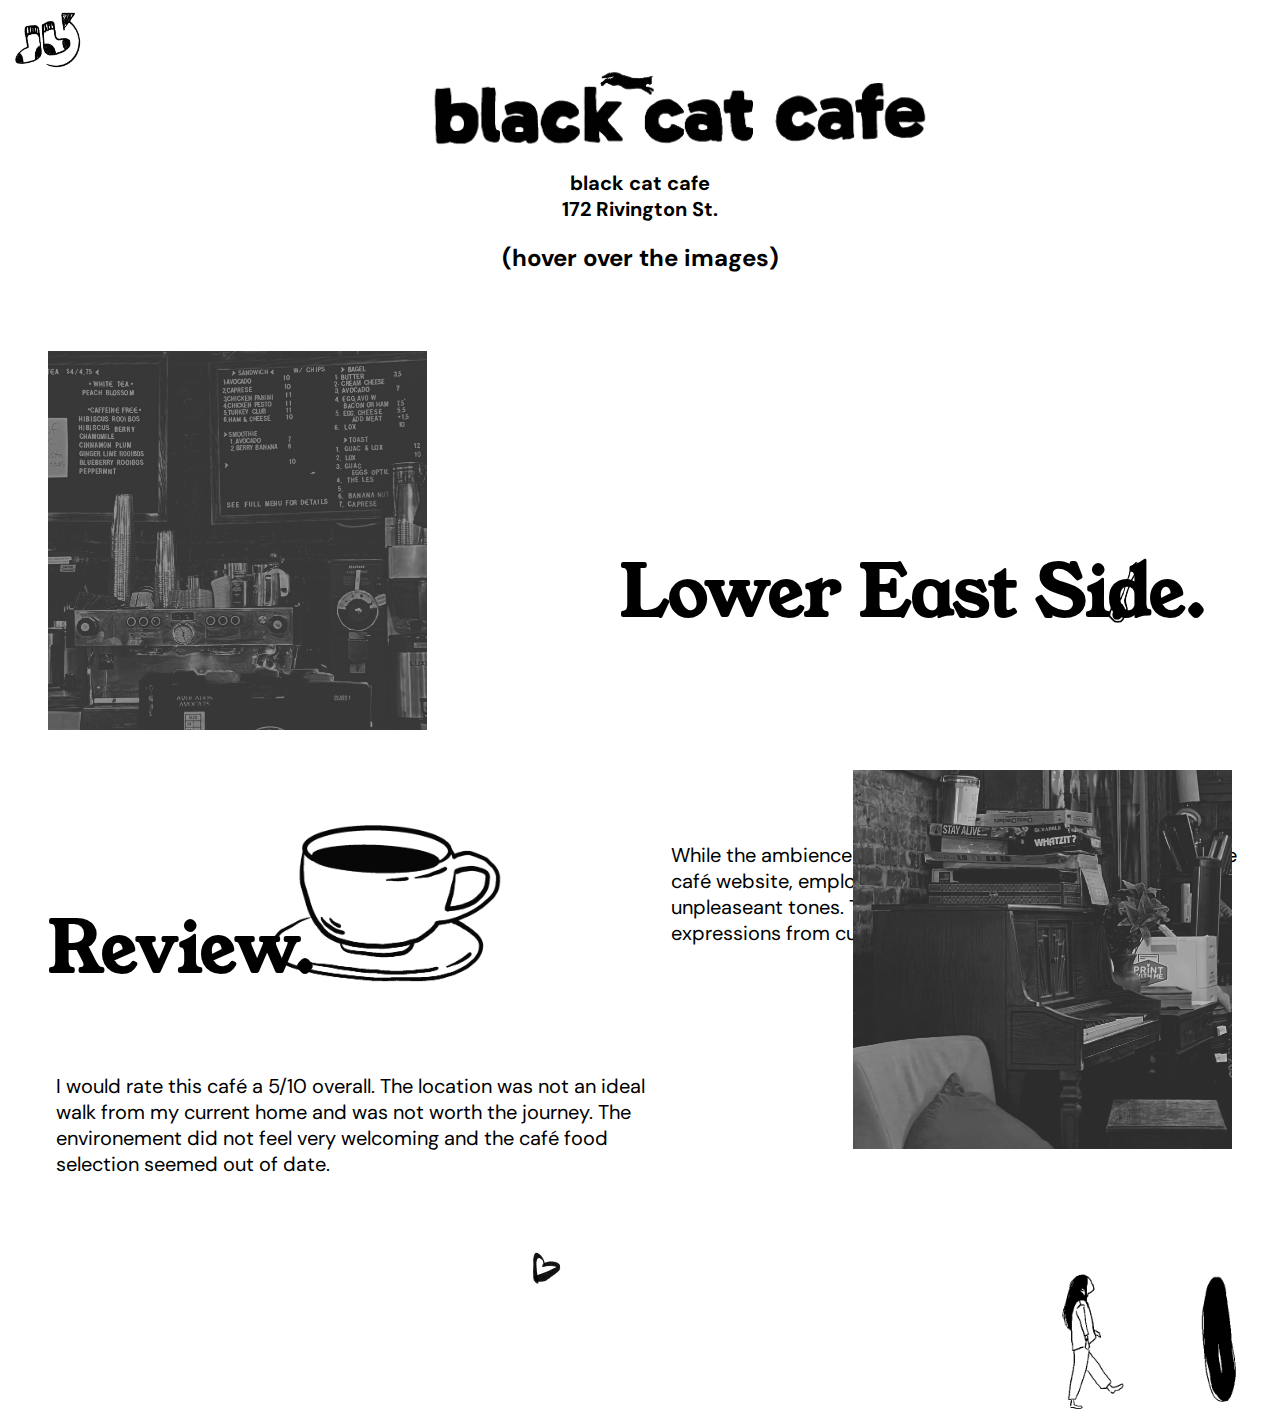
==== entry-1.html @ ab243b87 "added entry 6, updated index" ====
<!DOCTYPE html>
<html lang="en">
<head>
    <link rel="stylesheet" href="Styles/entry-1.css">
    <meta charset="UTF-8">
    <meta name="viewport" content="width=device-width, initial-scale=1.0">
    <style>
    @import url('https://fonts.googleapis.com/css2?family=Archivo&family=DM+Sans:opsz,wght@9..40,200&family=DM+Serif+Display&family=Delicious+Handrawn&family=Lato:wght@100;300;900&family=Open+Sans:ital,wght@0,300;0,400;0,500;0,600;0,700;0,800;1,300;1,400;1,500;1,600;1,700;1,800&family=Playfair+Display:wght@400;500;600;800;900&family=Reenie+Beanie&family=Young+Serif&display=swap');
      </style>
<title>Entry-1</title>
</head>
<a href="index.html"><img src="IMG/socks.png" alt="home" class="homebutton"></a>
<br>
<img src="IMG/blackcattitle.gif" alt="blackcat" class="title">
<h1>black cat cafe <br> 172 Rivington St.</h1>
<h2>(hover over the images)</h2>
<body>
<img src="IMG/spoon.png" alt="spoon" class="spoon">
<h3 id="LES">Lower East Side.</h3> 
<p id="sum1">While the ambience proved to be as cozy as illustrated by the café website, employees constantly yelled out orders in unpleaseant tones. The disruption caused many startled expressions from customers.</p>

<br>

<div id="txt-parent" class="pic1"><img src="IMG/T4.png" alt="T4" class="cafepic"></div>

<div id="txt-child" class="text">behind the counter sits various tools to create delicious concotions</div>


<div id="txt-parent2" class="pic2"><img src="IMG/T3.png" alt="T3" class="cafepic2"></div>
<div id="txt-child2" class="text2">old furnishings adorn the crowded space</div>
<img src="IMG/coffee.gif" alt="coffee" class="coffee">
<h3 id="review">Review.</h3>
<img src="IMG/heart.png" alt="heart" class="heart">
<p id="sum2">I would rate this café a 5/10 overall. The location was not an ideal walk from my current home and was not worth the journey. The environement did not feel very welcoming and the café food selection seemed out of date.</p>

</body>

<a href="entry-4.html"><img src="IMG/next.gif" 
    class="next" alt="next"></a>
</html>
---- Styles/entry-1.css ----
.title{
    display: block;
    margin-left: auto;
    margin-right: auto;
    margin-top: 30px;
    width: 40%;
}
.homebutton{
    width: 6%;
    float: left;
    margin-top: 0;
}
h1{
    font-size: 20px;
    font-family: 'DM Sans', sans-serif;
    color: black;
    text-align: center;
}
h2{
    position: relative;
    font-family: 'DM Sans', sans-serif;
    color: black;
    text-align: center;
}
#LES{
    font-family: 'Young Serif', serif;
    font-size: 70px;
    float: right;
    margin-right: 65px;
    margin-top: 250px;
    position: relative;
}
#sum1{
    font-size: 20px;
    font-family: 'DM Sans', sans-serif;
    position: absolute;
    top: 93%;
    left: 52%;
    word-wrap: break-word;
    margin: 5px;
    margin-right: 30px;
}
.text{
    display: none;
}
.pic1:hover + .text{
    display: block;
}
.cafepic{
    width: 30%;
    display: block;
    margin-left: 40px;
    margin-right: auto;
    margin-top: 40px;
    z-index: 1;
}
#txt-parent{
    position: relative;
}
#txt-child{
    position: absolute;
    top: 60%;
    left: 40%;
    word-wrap: break-word;
    margin: 5px;
    width: 150px;
    font-family: 'Reenie Beanie', cursive;
    font-size: 30px;
    rotate: -15deg;
}
.text2{
    display: none;
}
.pic2:hover + .text2{
    display: block;
}
.cafepic2{
    width: 30%;
    display: block;
    margin-left: auto;
    margin-right: 40px;
    margin-top: 40px;
    z-index: 1;
}
#txt-parent2{
    position: relative;
}
#txt-child2{
    position: absolute;
    top: 120%;
    left: 50%;
    word-wrap: break-word;
    margin: 5px;
    width: 150px;
    font-family: 'Reenie Beanie', cursive;
    font-size: 30px;
    rotate: 15deg;
}
.coffee{
    width: 20%;
    position: absolute;
    float: left;
    top: 90%;
    left: 20%;
}
.next{
    width: 15%;
    float: right;
    margin-top: 200px;
    margin-right: 30px;
}
#review{
    font-family: 'Young Serif', serif;
    font-size: 70px;
    margin-top: -250px;
    left: 40px;
    position: relative;
}
#sum2{
    font-size: 20px;
    font-family: 'DM Sans', sans-serif;
    position: absolute;
    margin-top: -300px;
    left: 2%;
    word-wrap: break-word;
    margin: 5px;
    width: 600px;
    margin-left: 30px;
}
.spoon{
    width: 4%;
    position: absolute;
    float: left;
    bottom: 30%;
    right: 10%;
    rotate: 45deg;
}
.heart{
    width: 5%;
    position: absolute;
    float: left;
    top: 138%;
    left: 40%;
    rotate: 35deg;
}
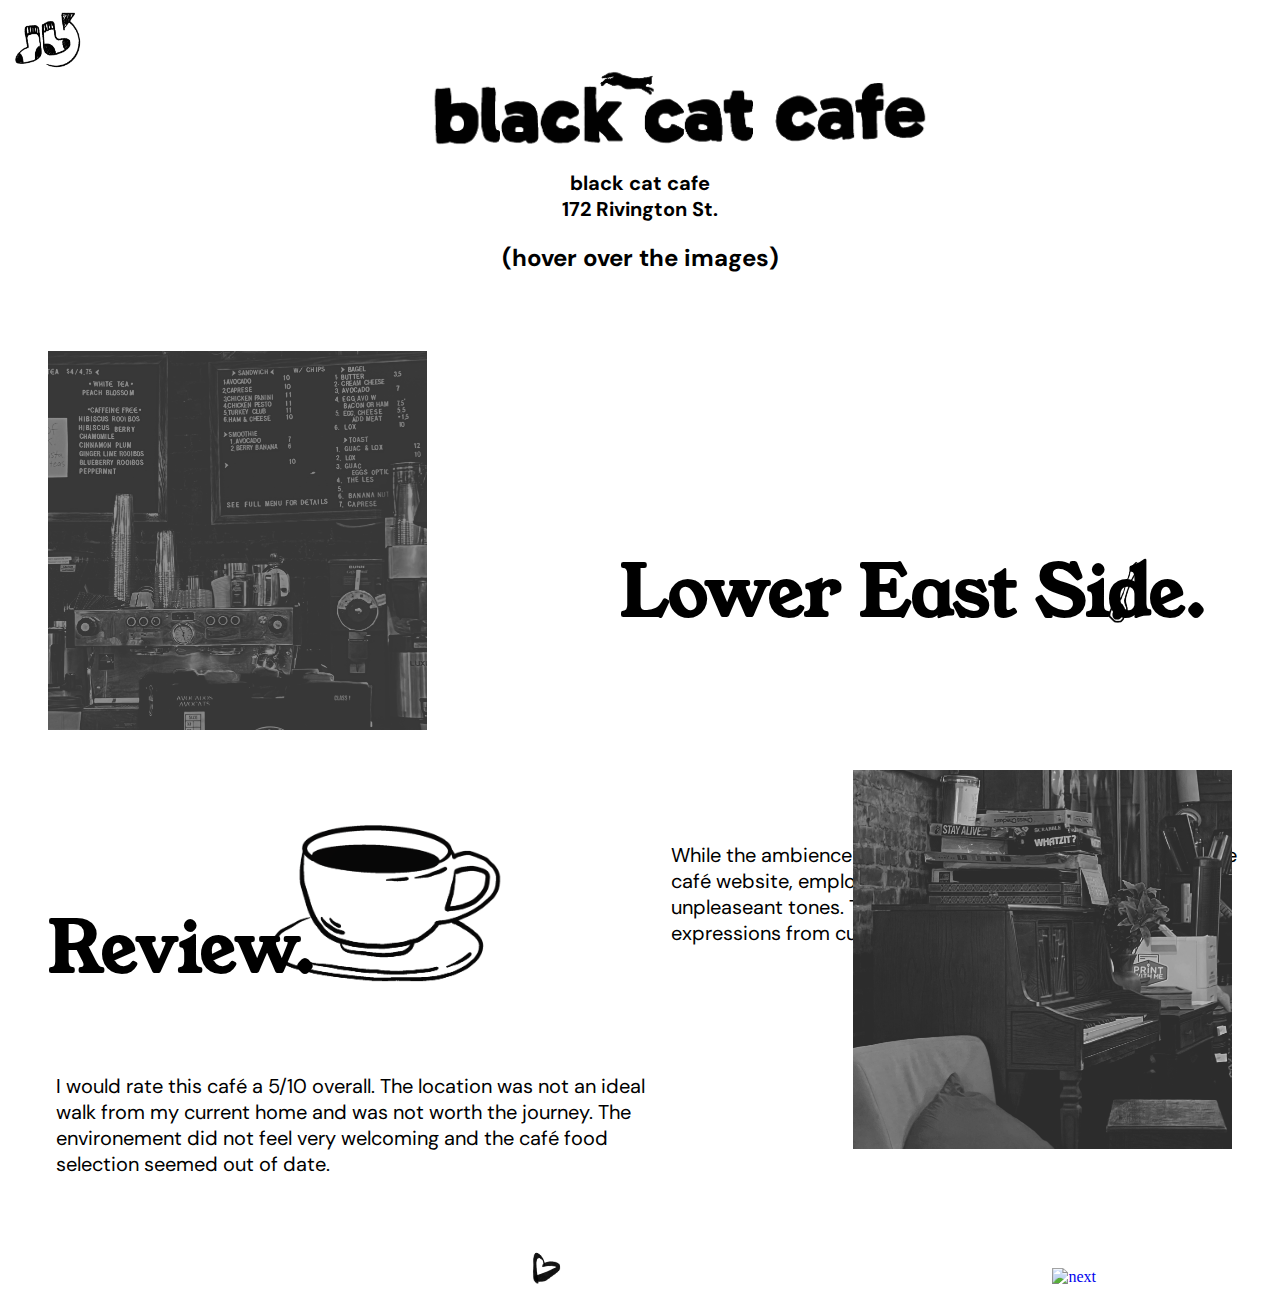
==== commit 89829711: "updated index" ====
--- a/entry-1.html
+++ b/entry-1.html
@@ -9,7 +9,7 @@
       </style>
 <title>Entry-1</title>
 </head>
-<a href="index.html"><img src="IMG/socks.png" alt="home" class="homebutton"></a>
+<a href=""><img src="IMG/socks.png" alt="home" class="homebutton"></a>
 <br>
 <img src="IMG/blackcattitle.gif" alt="blackcat" class="title">
 <h1>black cat cafe <br> 172 Rivington St.</h1>
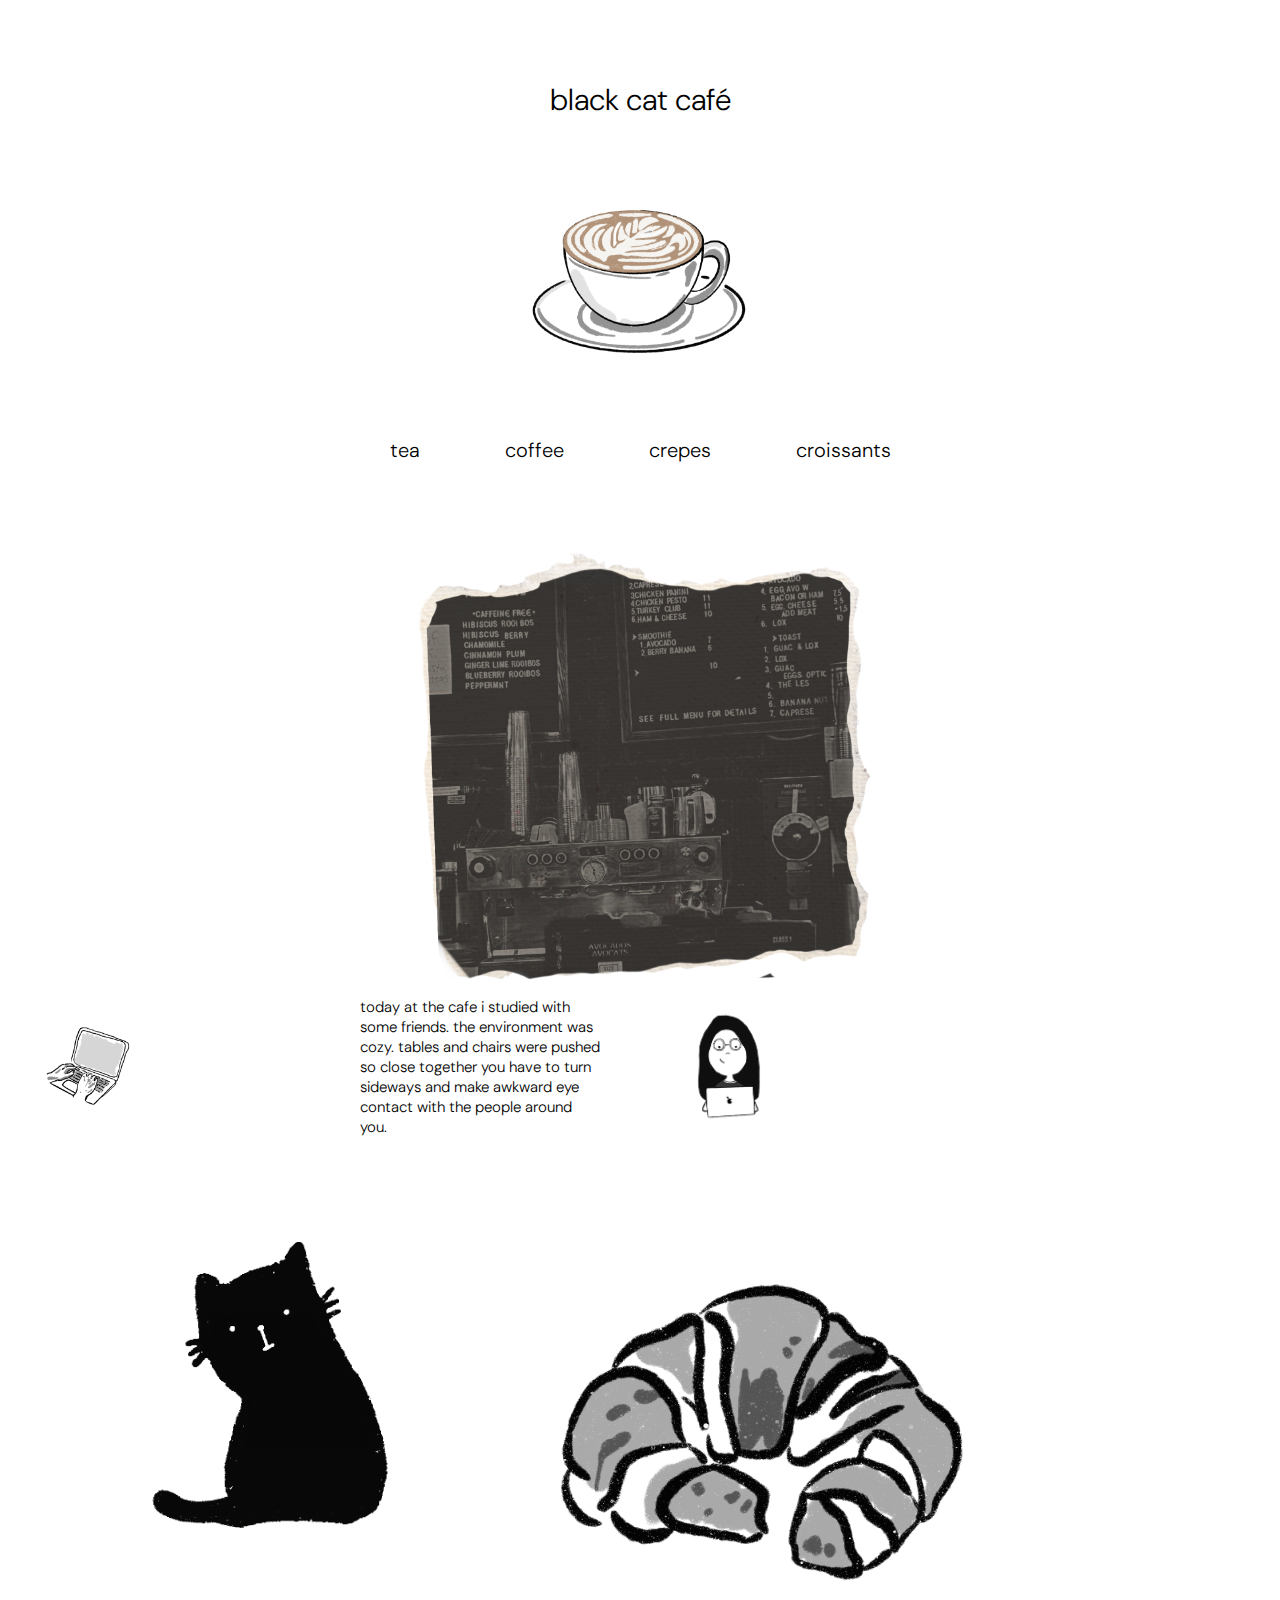
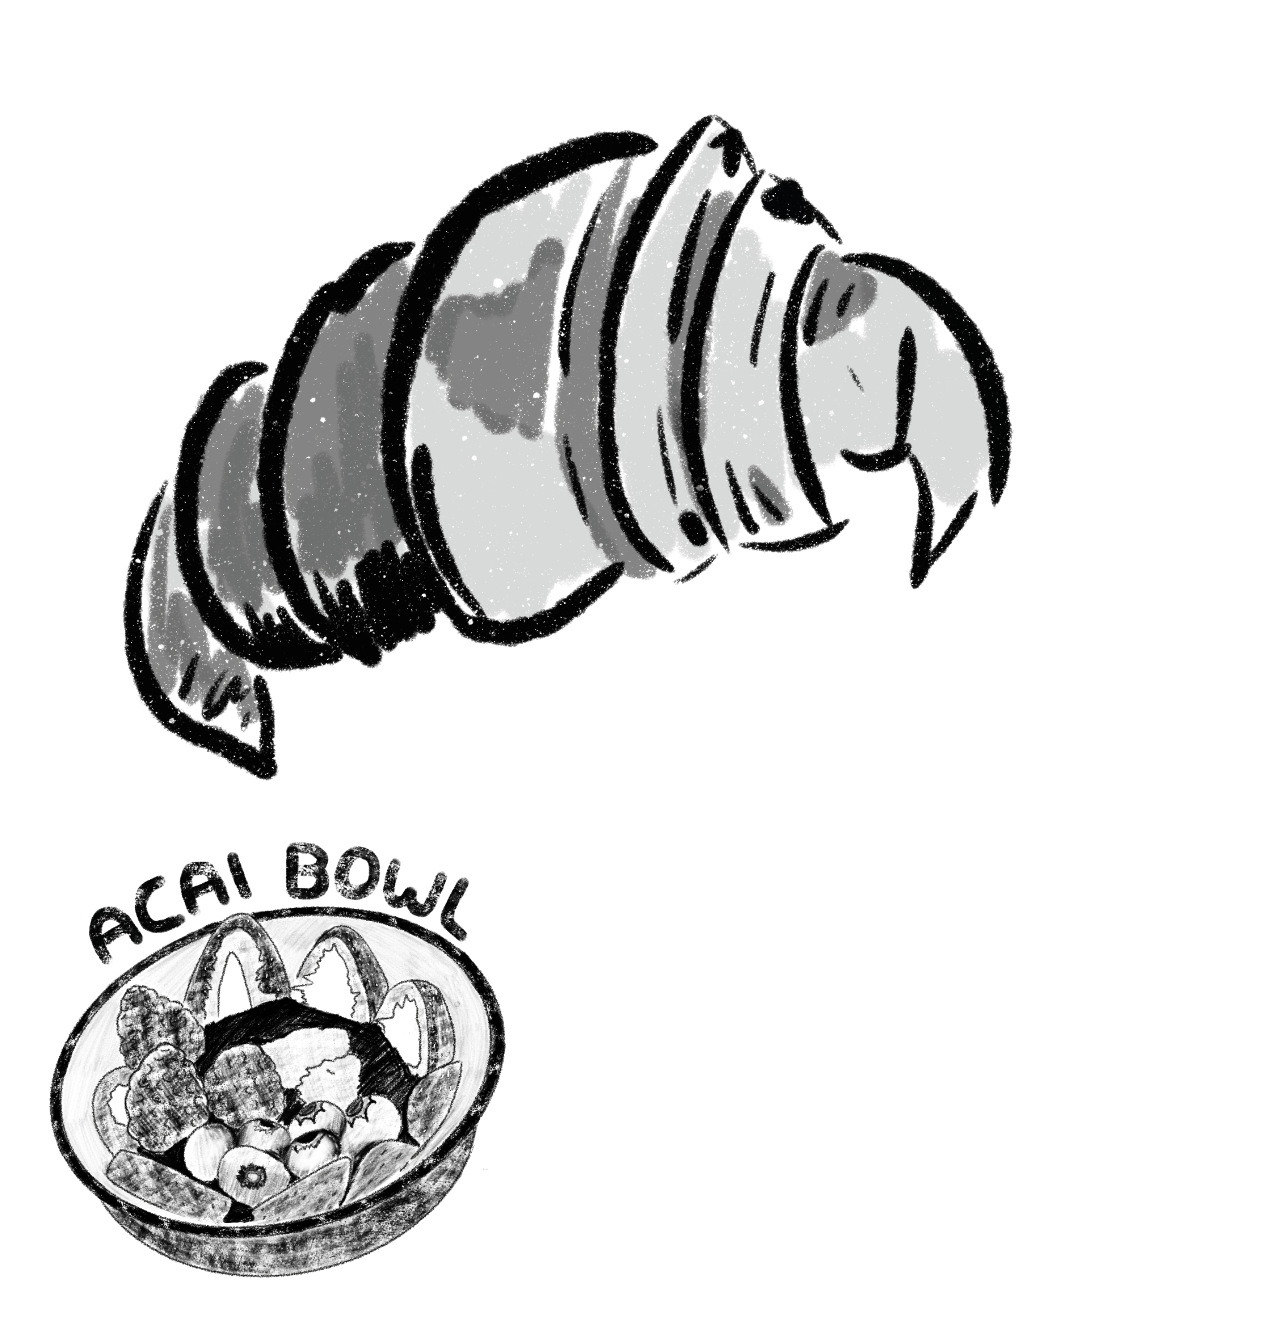
==== commit 7de25c65: "updates to previous entries" ====
--- a/entry-1.html
+++ b/entry-1.html
@@ -5,36 +5,24 @@
     <meta charset="UTF-8">
     <meta name="viewport" content="width=device-width, initial-scale=1.0">
     <style>
-    @import url('https://fonts.googleapis.com/css2?family=Archivo&family=DM+Sans:opsz,wght@9..40,200&family=DM+Serif+Display&family=Delicious+Handrawn&family=Lato:wght@100;300;900&family=Open+Sans:ital,wght@0,300;0,400;0,500;0,600;0,700;0,800;1,300;1,400;1,500;1,600;1,700;1,800&family=Playfair+Display:wght@400;500;600;800;900&family=Reenie+Beanie&family=Young+Serif&display=swap');
+        @import url('https://fonts.googleapis.com/css2?family=Archivo&family=DM+Sans:opsz,wght@9..40,200;9..40,300;9..40,500&family=DM+Serif+Display&family=Delicious+Handrawn&family=Lato:wght@100;300;900&family=Open+Sans:ital,wght@0,300;0,400;0,500;0,600;0,700;0,800;1,300;1,400;1,500;1,600;1,700;1,800&family=Pixelify+Sans&family=Playfair+Display:wght@400;500;600;800;900&family=Reenie+Beanie&family=Young+Serif&display=swap');
       </style>
-<title>Entry-1</title>
+    <title>entry 1</title>
 </head>
-<a href=""><img src="IMG/socks.png" alt="home" class="homebutton"></a>
-<br>
-<img src="IMG/blackcattitle.gif" alt="blackcat" class="title">
-<h1>black cat cafe <br> 172 Rivington St.</h1>
-<h2>(hover over the images)</h2>
 <body>
-<img src="IMG/spoon.png" alt="spoon" class="spoon">
-<h3 id="LES">Lower East Side.</h3> 
-<p id="sum1">While the ambience proved to be as cozy as illustrated by the café website, employees constantly yelled out orders in unpleaseant tones. The disruption caused many startled expressions from customers.</p>
-
-<br>
-
-<div id="txt-parent" class="pic1"><img src="IMG/T4.png" alt="T4" class="cafepic"></div>
-
-<div id="txt-child" class="text">behind the counter sits various tools to create delicious concotions</div>
-
-
-<div id="txt-parent2" class="pic2"><img src="IMG/T3.png" alt="T3" class="cafepic2"></div>
-<div id="txt-child2" class="text2">old furnishings adorn the crowded space</div>
-<img src="IMG/coffee.gif" alt="coffee" class="coffee">
-<h3 id="review">Review.</h3>
-<img src="IMG/heart.png" alt="heart" class="heart">
-<p id="sum2">I would rate this café a 5/10 overall. The location was not an ideal walk from my current home and was not worth the journey. The environement did not feel very welcoming and the café food selection seemed out of date.</p>
-
+    <header>black cat café</header>
+    <img src="IMG/capuccino.png" class="imge">
+     <p class="texta">tea coffee crepes croissants</p>
+    <img src="IMG/bc2.png" alt="" class="imgj">
+    <div class="container">
+        <div><img src="IMG/computer.png" alt="" class="imgh"></div>
+       <div class="text2">today at the cafe i studied with some friends. the environment was cozy. tables and chairs were pushed so close together you have to turn sideways and make awkward eye contact with the people around you.</div>
+       <div><img src="IMG/character.png" alt="" class="imgg"></div>
+    </div>
+    <img src="IMG/cat.gif" alt="" class="imgd">
+    <img src="IMG/croissant b.png" class="imgf">
+    <img src="IMG/croissant.png" alt="" class="imgb">
+    <img src="IMG/acai.png" alt="" class="imgc">
+    
 </body>
-
-<a href="entry-4.html"><img src="IMG/next.gif" 
-    class="next" alt="next"></a>
 </html>--- a/Styles/entry-1.css
+++ b/Styles/entry-1.css
@@ -1,145 +1,82 @@
-.title{
+body{
+    margin: 40px;
+}
+header{
+    font-family: 'DM Sans', sans-serif;
+    font-size: 30px;
+    font-weight: 300;
+    text-align: center;
+    margin-top: 80px;
+    margin-bottom: 80px;
+}
+.container{
+    display: grid;
+    place-content: center;
+    place-items: center;
+    grid-template-columns: repeat(4, 1fr);
+    grid-gap: 80px;
+}
+.text{
+    font-family: 'DM Sans', sans-serif;
+    font-size: 20px;
+    font-weight: 500;
+    text-align: left;
+    margin-top: 80px;
+}
+.texta{
+    font-family: 'DM Sans', sans-serif;
+    font-size: 20px;
+    font-weight: 300;
+    text-align: left;
+    word-spacing: 80px;
+    text-align: center;
+    margin-top: 80px;
+    margin-bottom: 80px;
+}
+.text2{
+    font-family: 'DM Sans', sans-serif;
+    font-size: 15px;
+    font-weight: 300;
+    text-align: left;
+    
+}
+
+
+.imga{
+    width: 30%;
+}
+.imgb{
+    width: 80%;
+    rotate: -25deg;
+    margin-top: 60px;
+}
+.imgc{
+    width: 40%;
+}
+.imgd{
+    width: 40%;
+}
+.imge{
     display: block;
     margin-left: auto;
     margin-right: auto;
-    margin-top: 30px;
+    width: 20%;
+}
+.imgf{
     width: 40%;
 }
-.homebutton{
-    width: 6%;
-    float: left;
-    margin-top: 0;
+.imgg{
+    width: 40%;
 }
-h1{
-    font-size: 20px;
-    font-family: 'DM Sans', sans-serif;
-    color: black;
-    text-align: center;
+.imgh{
+    width: 40%;
 }
-h2{
-    position: relative;
-    font-family: 'DM Sans', sans-serif;
-    color: black;
-    text-align: center;
+.imgi{
+    width: 40%;
 }
-#LES{
-    font-family: 'Young Serif', serif;
-    font-size: 70px;
-    float: right;
-    margin-right: 65px;
-    margin-top: 250px;
-    position: relative;
-}
-#sum1{
-    font-size: 20px;
-    font-family: 'DM Sans', sans-serif;
-    position: absolute;
-    top: 93%;
-    left: 52%;
-    word-wrap: break-word;
-    margin: 5px;
-    margin-right: 30px;
-}
-.text{
-    display: none;
-}
-.pic1:hover + .text{
-    display: block;
-}
-.cafepic{
-    width: 30%;
-    display: block;
-    margin-left: 40px;
-    margin-right: auto;
-    margin-top: 40px;
-    z-index: 1;
-}
-#txt-parent{
-    position: relative;
-}
-#txt-child{
-    position: absolute;
-    top: 60%;
-    left: 40%;
-    word-wrap: break-word;
-    margin: 5px;
-    width: 150px;
-    font-family: 'Reenie Beanie', cursive;
-    font-size: 30px;
-    rotate: -15deg;
-}
-.text2{
-    display: none;
-}
-.pic2:hover + .text2{
-    display: block;
-}
-.cafepic2{
-    width: 30%;
+.imgj{
     display: block;
     margin-left: auto;
-    margin-right: 40px;
-    margin-top: 40px;
-    z-index: 1;
+    margin-right: auto;
+    width: 40%;
 }
-#txt-parent2{
-    position: relative;
-}
-#txt-child2{
-    position: absolute;
-    top: 120%;
-    left: 50%;
-    word-wrap: break-word;
-    margin: 5px;
-    width: 150px;
-    font-family: 'Reenie Beanie', cursive;
-    font-size: 30px;
-    rotate: 15deg;
-}
-.coffee{
-    width: 20%;
-    position: absolute;
-    float: left;
-    top: 90%;
-    left: 20%;
-}
-.next{
-    width: 15%;
-    float: right;
-    margin-top: 200px;
-    margin-right: 30px;
-}
-#review{
-    font-family: 'Young Serif', serif;
-    font-size: 70px;
-    margin-top: -250px;
-    left: 40px;
-    position: relative;
-}
-#sum2{
-    font-size: 20px;
-    font-family: 'DM Sans', sans-serif;
-    position: absolute;
-    margin-top: -300px;
-    left: 2%;
-    word-wrap: break-word;
-    margin: 5px;
-    width: 600px;
-    margin-left: 30px;
-}
-.spoon{
-    width: 4%;
-    position: absolute;
-    float: left;
-    bottom: 30%;
-    right: 10%;
-    rotate: 45deg;
-}
-.heart{
-    width: 5%;
-    position: absolute;
-    float: left;
-    top: 138%;
-    left: 40%;
-    rotate: 35deg;
-}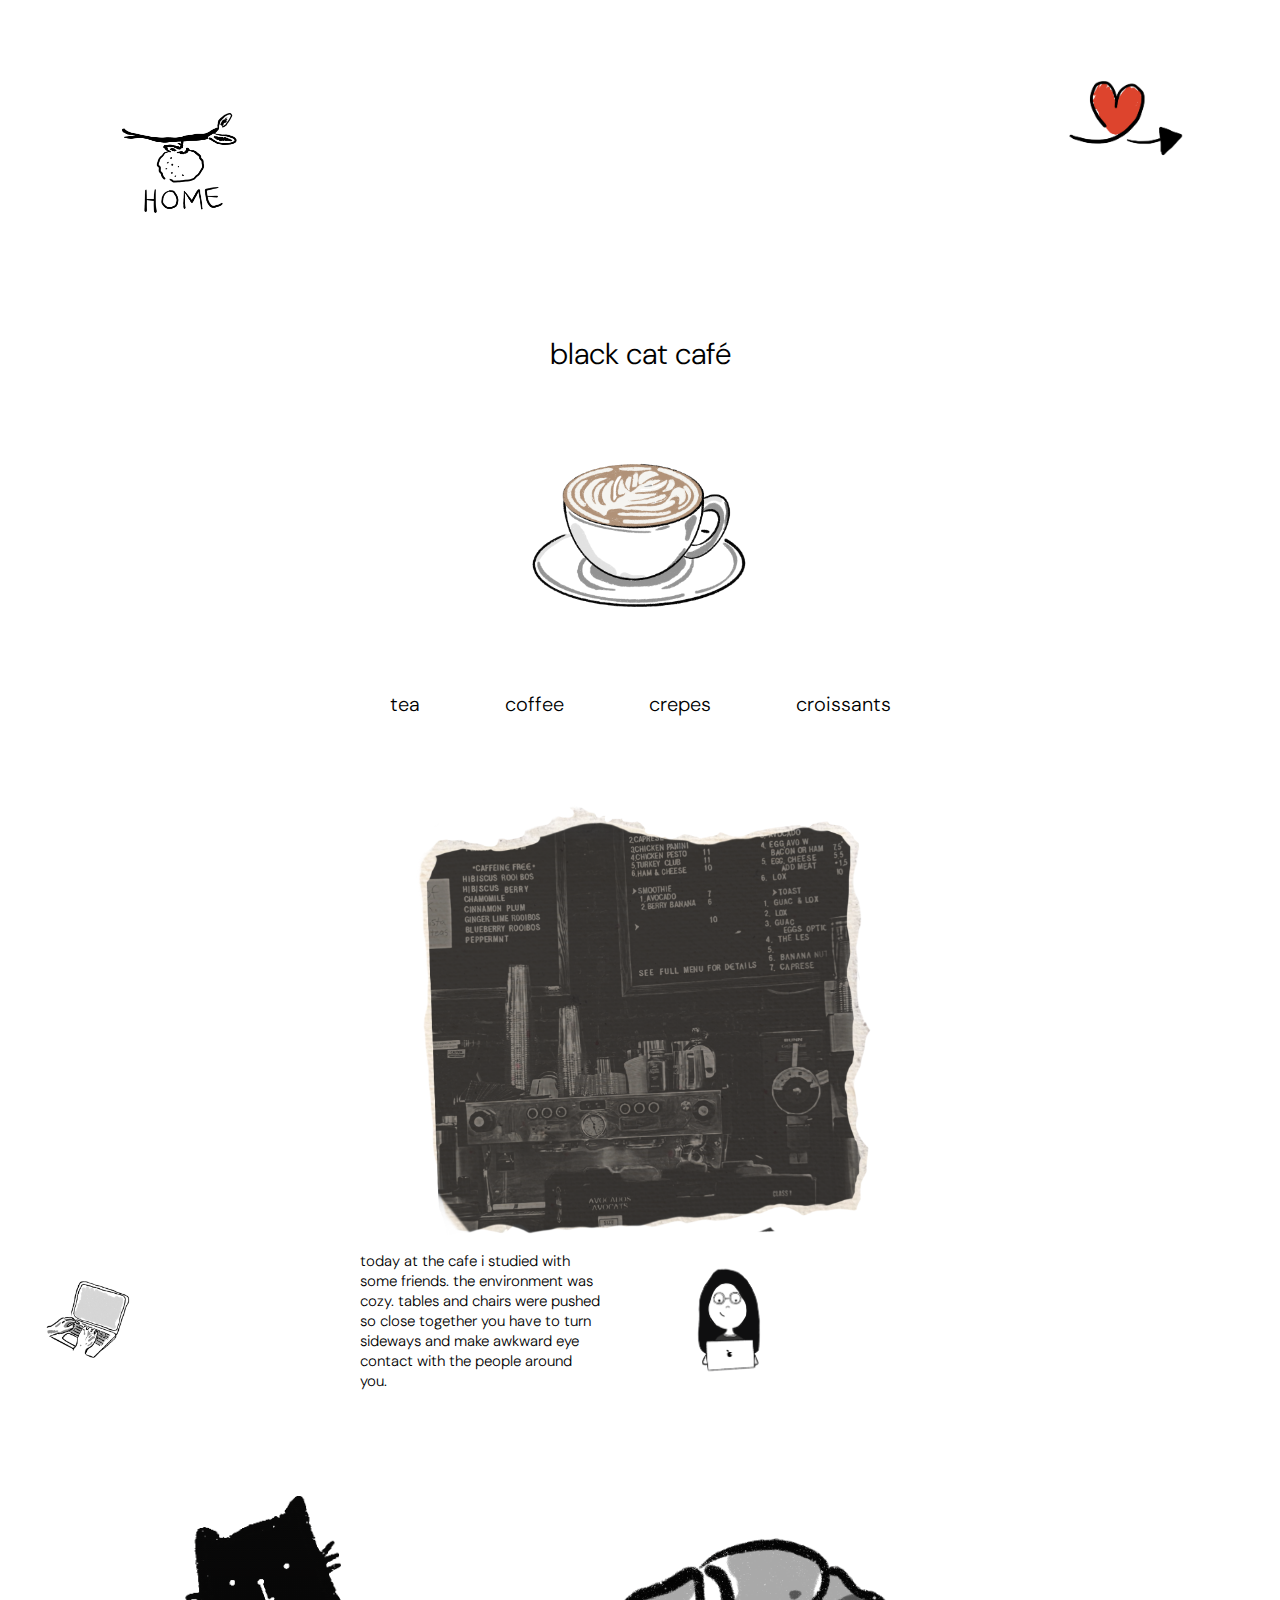
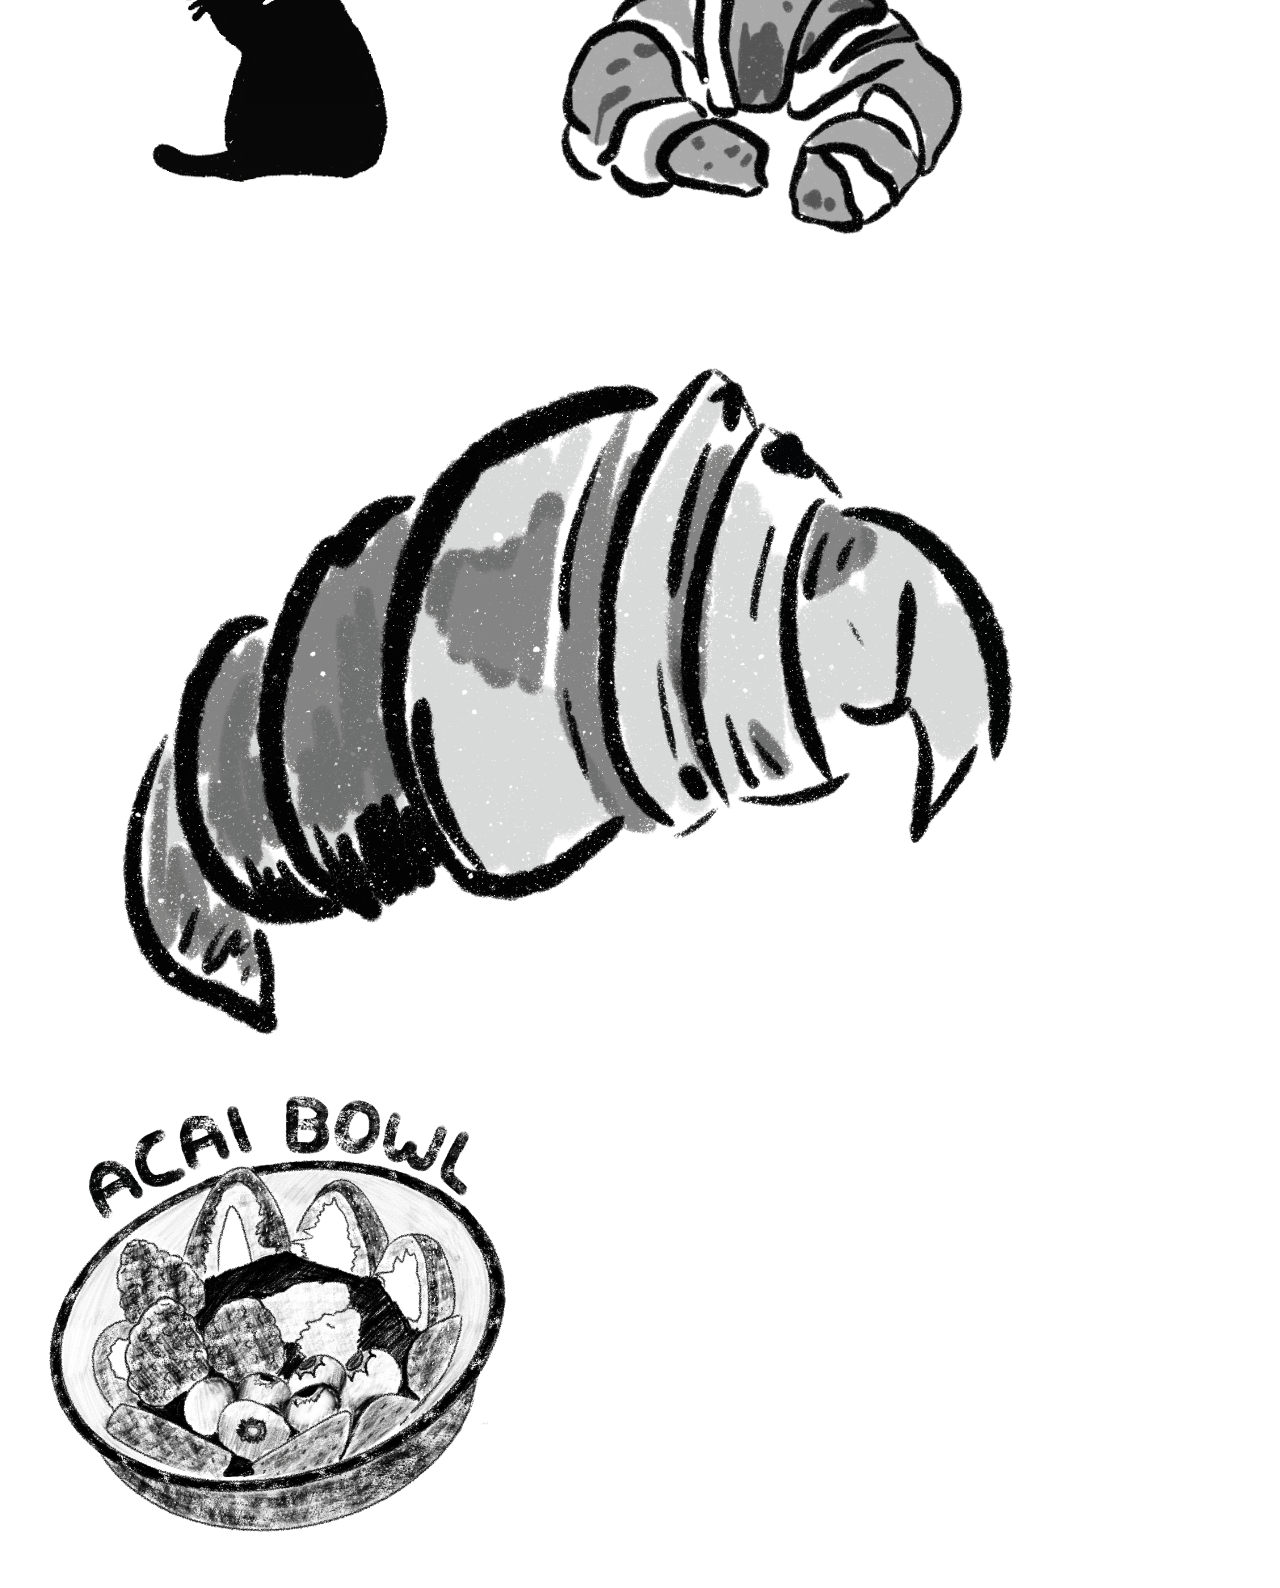
==== commit e458a5d8: "updates to home buttons" ====
--- a/entry-1.html
+++ b/entry-1.html
@@ -10,6 +10,8 @@
     <title>entry 1</title>
 </head>
 <body>
+    <a href="index.html"><img src="IMG/home button.png" alt="" class="home"></a>
+    <a href="entry-2.html"><img align="right" src="IMG/forward-arrow.png" alt="" class="forward"></a>
     <header>black cat café</header>
     <img src="IMG/capuccino.png" class="imge">
      <p class="texta">tea coffee crepes croissants</p>
--- a/Styles/entry-1.css
+++ b/Styles/entry-1.css
@@ -1,6 +1,18 @@
 body{
     margin: 40px;
 }
+.home{
+    width: 25%;
+  }
+  .home:hover{
+    transform: scale(1.15);
+  }
+  .forward{
+    width: 20%;
+  }
+  .forward:hover{
+    transform: scale(1.15);
+  }
 header{
     font-family: 'DM Sans', sans-serif;
     font-size: 30px;
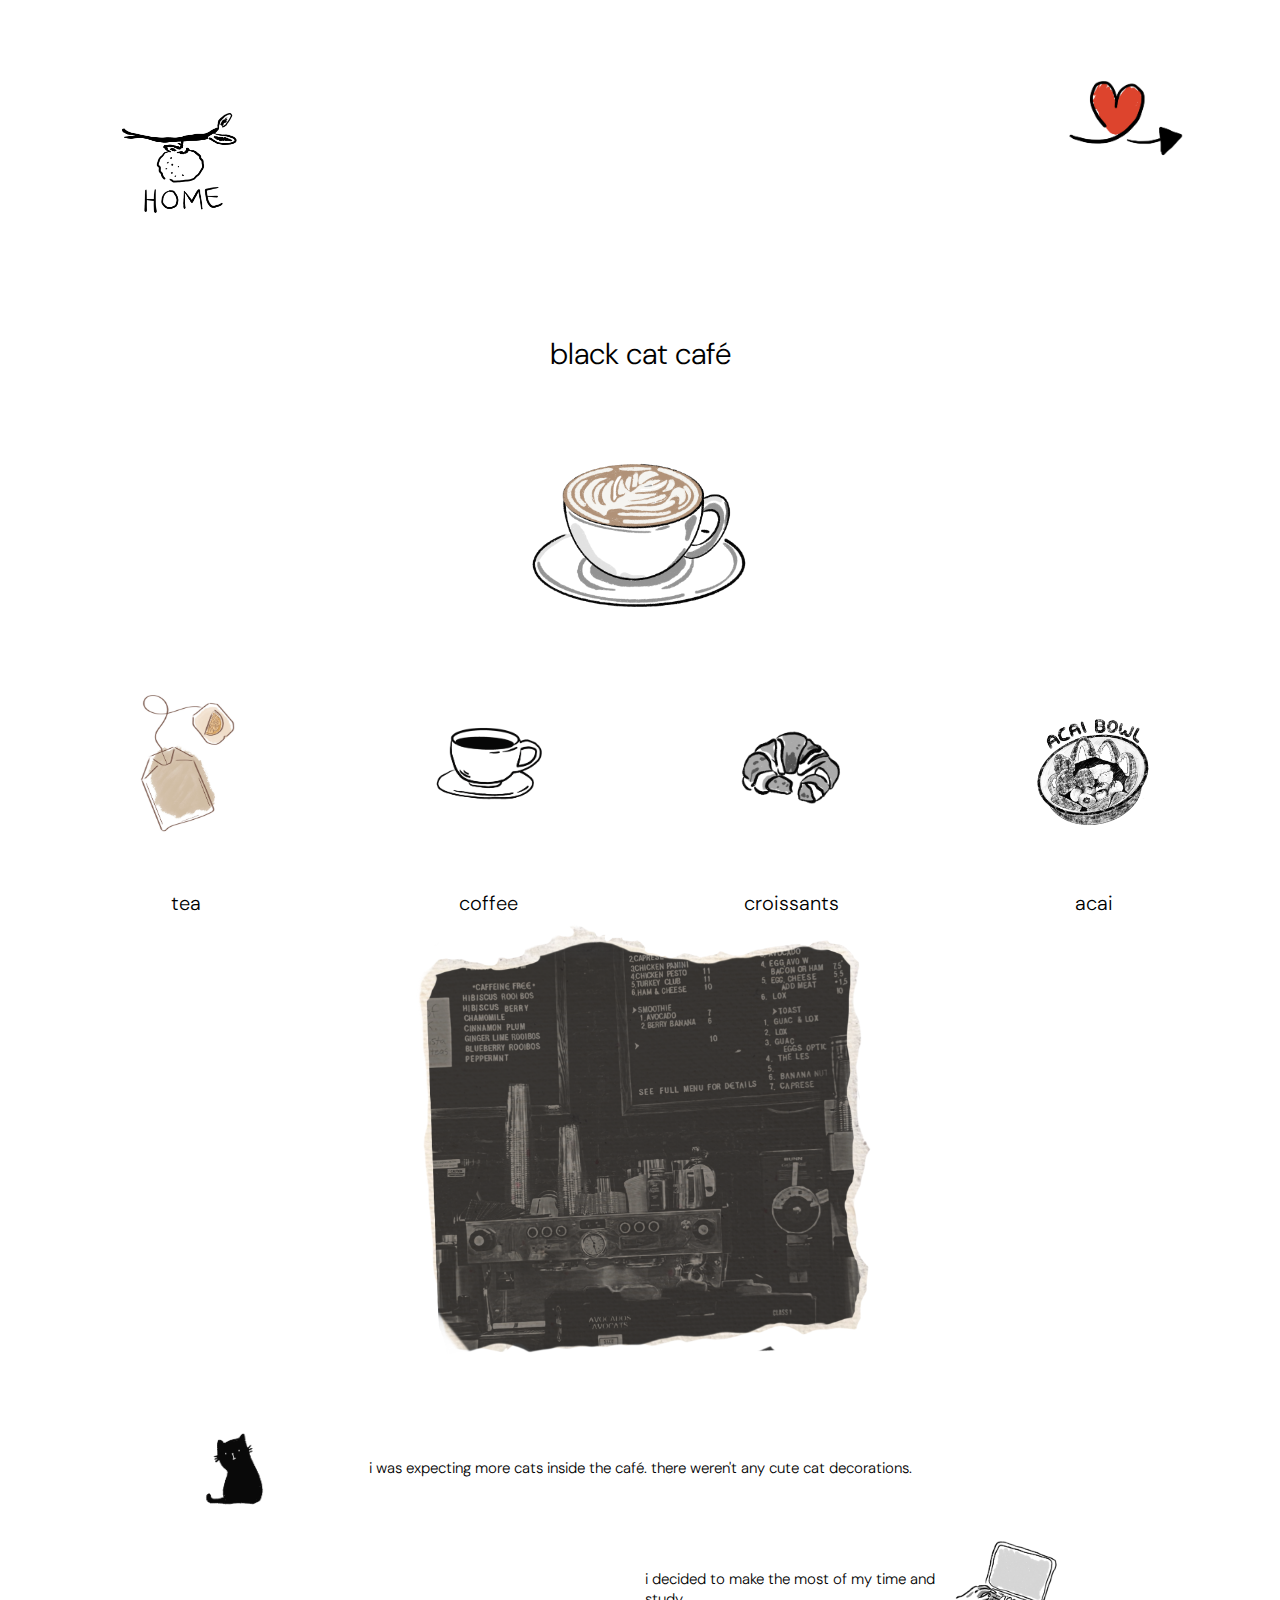
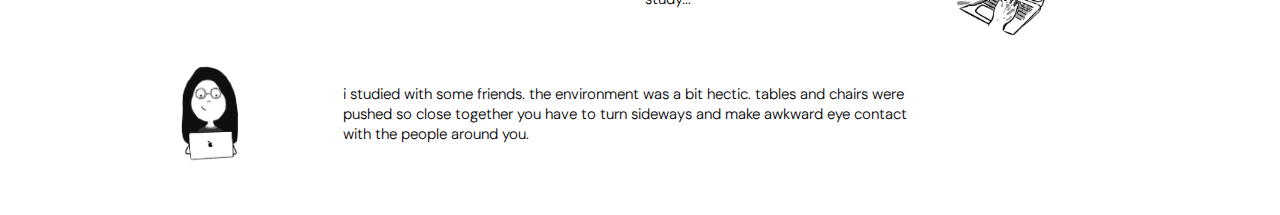
==== commit ff2aa6d6: "edited entry 1" ====
--- a/entry-1.html
+++ b/entry-1.html
@@ -14,17 +14,32 @@
     <a href="entry-2.html"><img align="right" src="IMG/forward-arrow.png" alt="" class="forward"></a>
     <header>black cat café</header>
     <img src="IMG/capuccino.png" class="imge">
-     <p class="texta">tea coffee crepes croissants</p>
+    <div class="container2">
+        <div><img src="IMG/teabag.jpg" alt="" class="imgk"></div>
+        <div><img src="IMG/coffee.gif" alt="" class="imgl"></div>
+        <div><img src="IMG/croissant b.png" class="imgf"></div>
+        <div><img src="IMG/acai.png" alt="" class="imgc"></div>
+        <div class="text5">tea</div>
+        <div class="text5">coffee</div>
+        <div class="text5">croissants</div>
+        <div class="text5">acai</div>
+    </div>
+
     <img src="IMG/bc2.png" alt="" class="imgj">
+
     <div class="container">
+        <img src="IMG/cat.gif" alt="" class="imgd">
+        <div class="text3">i was expecting more cats inside the café. there weren't any cute cat decorations.</div>
+        <div class="empty"></div>
+        <div class="empty"></div>
+        <div class="text4">i decided to make the most of my time and study...</div>
         <div><img src="IMG/computer.png" alt="" class="imgh"></div>
-       <div class="text2">today at the cafe i studied with some friends. the environment was cozy. tables and chairs were pushed so close together you have to turn sideways and make awkward eye contact with the people around you.</div>
-       <div><img src="IMG/character.png" alt="" class="imgg"></div>
+        <div><img src="IMG/character.png" alt="" class="imgg"></div>
+       <div class="text2">i studied with some friends. the environment was a bit hectic. tables and chairs were pushed so close together you have to turn sideways and make awkward eye contact with the people around you.</div>
+      
     </div>
-    <img src="IMG/cat.gif" alt="" class="imgd">
-    <img src="IMG/croissant b.png" class="imgf">
-    <img src="IMG/croissant.png" alt="" class="imgb">
-    <img src="IMG/acai.png" alt="" class="imgc">
+
+    
     
 </body>
 </html>--- a/Styles/entry-1.css
+++ b/Styles/entry-1.css
@@ -22,11 +22,20 @@
     margin-bottom: 80px;
 }
 .container{
+    margin-top: 40px;
     display: grid;
     place-content: center;
     place-items: center;
     grid-template-columns: repeat(4, 1fr);
-    grid-gap: 80px;
+    grid-gap: 10px;
+}
+.container2{
+    margin-top: 40px;
+    display: grid;
+    place-content: center;
+    place-items: center;
+    grid-template-columns: repeat(4,1fr);
+    grid-gap: 10px;
 }
 .text{
     font-family: 'DM Sans', sans-serif;
@@ -50,7 +59,31 @@
     font-size: 15px;
     font-weight: 300;
     text-align: left;
+    grid-column-start: 2;
+    grid-column-end: 4;
     
+}
+.text3{
+    font-family: 'DM Sans', sans-serif;
+    font-size: 15px;
+    font-weight: 300;
+    text-align: left;
+    grid-column-start: 2;
+    grid-column-end: 4;
+}
+.text4{
+    font-family: 'DM Sans', sans-serif;
+    font-size: 15px;
+    font-weight: 300;
+    text-align: left;
+    grid-column-start: 3;
+    grid-column-end: 4;
+}
+.text5{
+    font-family: 'DM Sans', sans-serif;
+    font-size: 20px;
+    font-weight: 300;
+    text-align: center;
 }
 
 
@@ -64,9 +97,13 @@
 }
 .imgc{
     width: 40%;
+    display: block;
+    margin-left: auto;
+    margin-right: auto;
 }
 .imgd{
     width: 40%;
+    margin-left: 100px;
 }
 .imge{
     display: block;
@@ -76,9 +113,13 @@
 }
 .imgf{
     width: 40%;
+    display: block;
+    margin-left: auto;
+    margin-right: auto;
 }
 .imgg{
-    width: 40%;
+    width: 30%;
+    margin-left: 125px;
 }
 .imgh{
     width: 40%;
@@ -92,3 +133,16 @@
     margin-right: auto;
     width: 40%;
 }
+.imgk{
+    width: 35%;
+    display: block;
+    margin-left: auto;
+    margin-right: auto;
+}
+.imgl{
+    width: 40%;
+    display: block;
+    margin-left: auto;
+    margin-right: auto;
+    margin-top: 70px;
+}
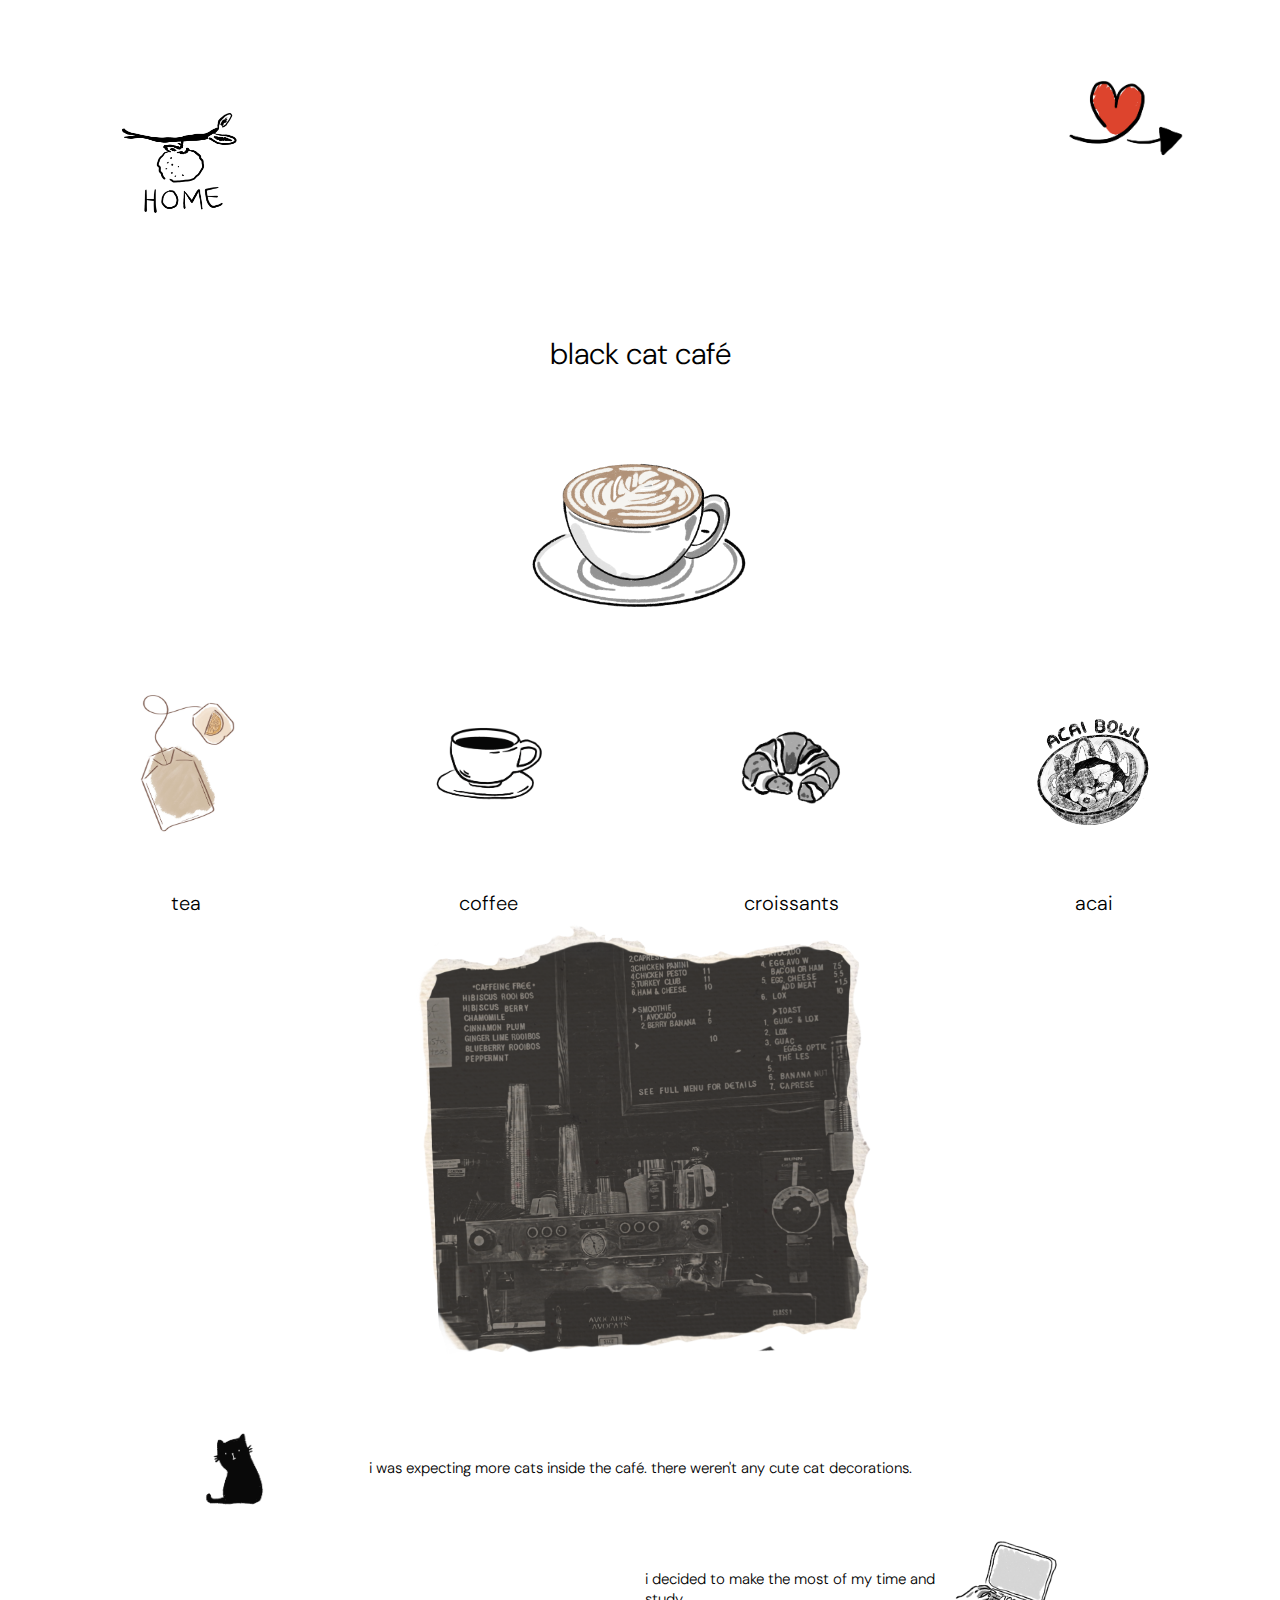
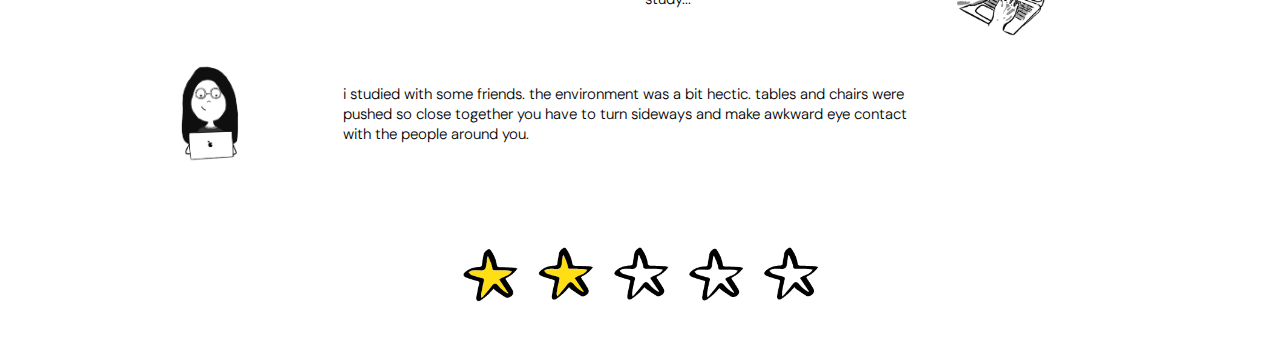
==== commit 3eee3e9b: "edited entry 2" ====
--- a/entry-1.html
+++ b/entry-1.html
@@ -36,10 +36,9 @@
         <div><img src="IMG/computer.png" alt="" class="imgh"></div>
         <div><img src="IMG/character.png" alt="" class="imgg"></div>
        <div class="text2">i studied with some friends. the environment was a bit hectic. tables and chairs were pushed so close together you have to turn sideways and make awkward eye contact with the people around you.</div>
-      
     </div>
+<img src="IMG/2stars.png" alt="" class="stars">
 
-    
-    
+
 </body>
 </html>--- a/Styles/entry-1.css
+++ b/Styles/entry-1.css
@@ -146,3 +146,10 @@
     margin-right: auto;
     margin-top: 70px;
 }
+.stars{
+    width: 30%;
+    display: block;
+    margin-left: auto;
+    margin-right: auto;
+    margin-top: 70px;
+}
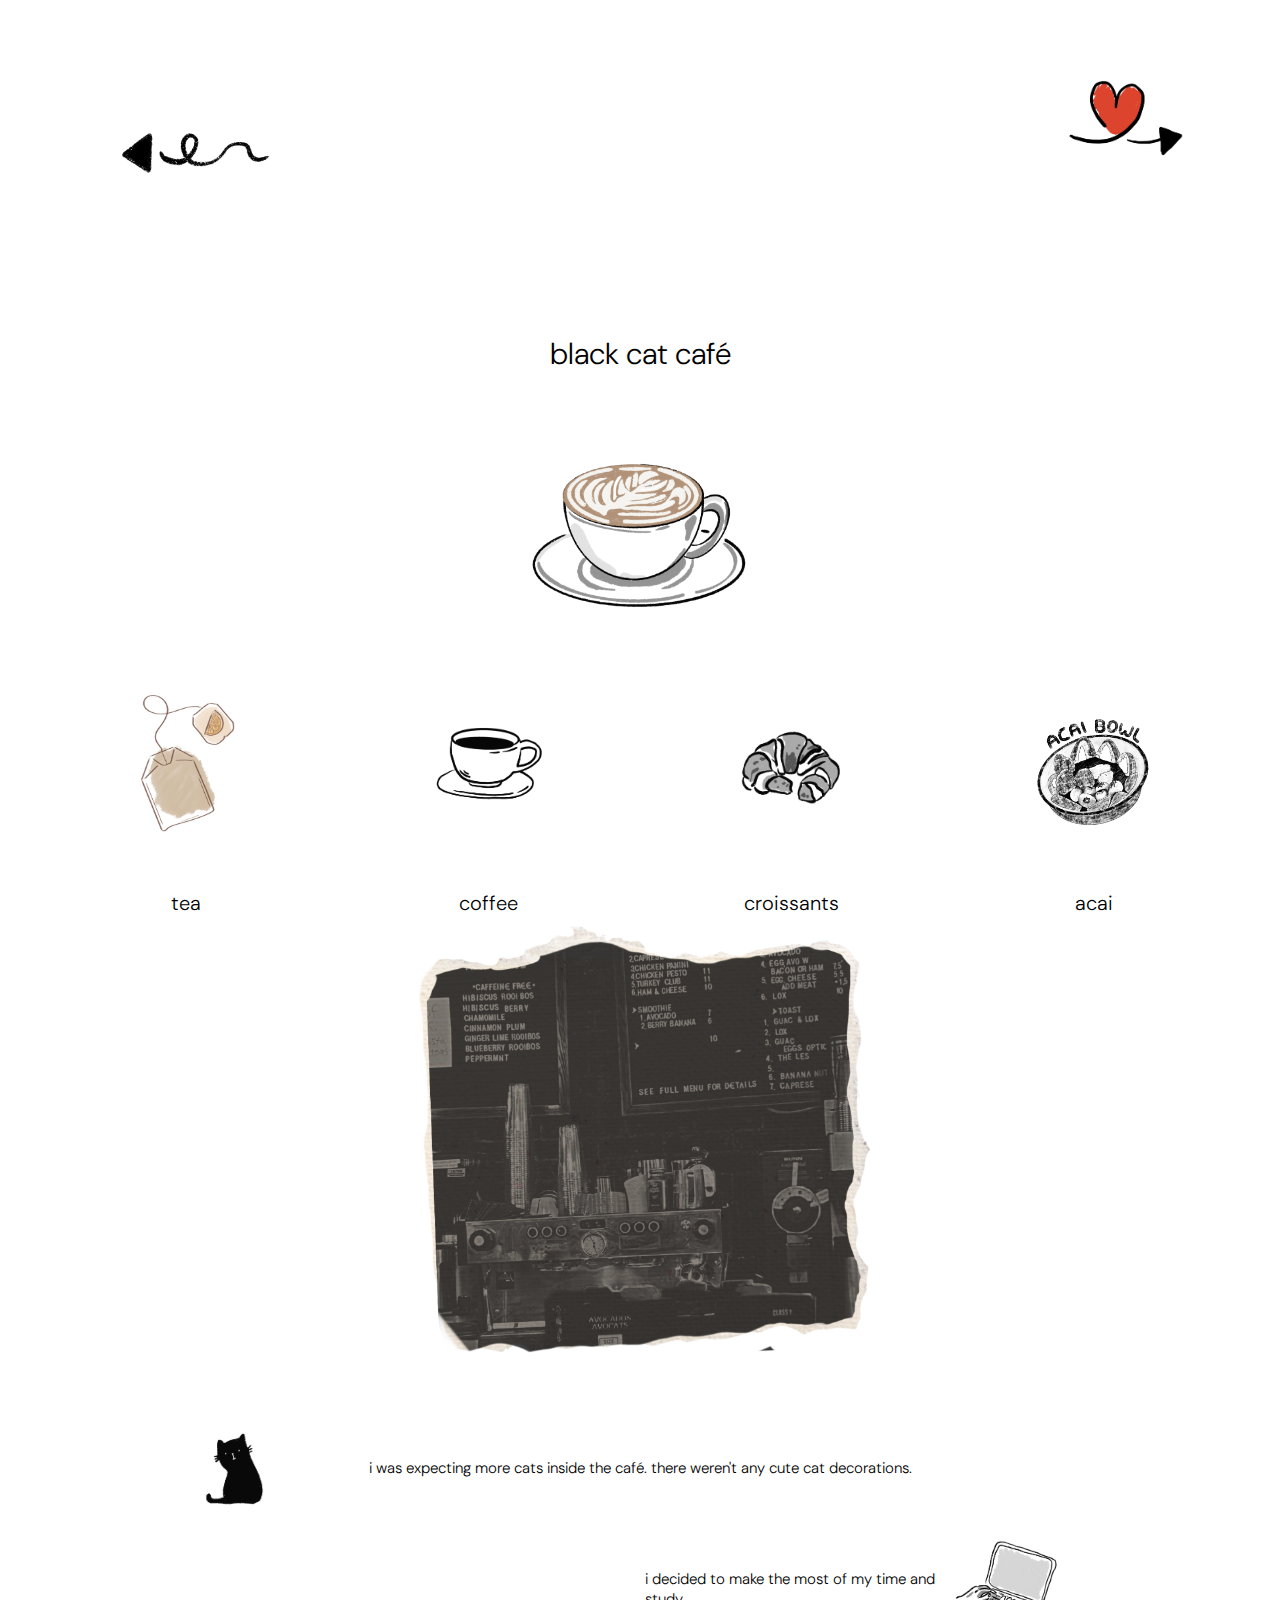
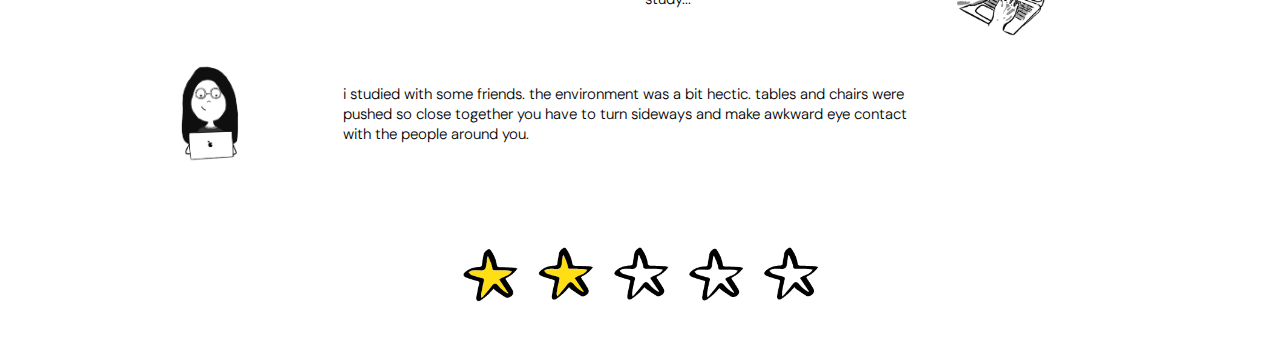
==== commit 11b9e829: "final details to all entries" ====
--- a/entry-1.html
+++ b/entry-1.html
@@ -10,7 +10,7 @@
     <title>entry 1</title>
 </head>
 <body>
-    <a href="index.html"><img src="IMG/home button.png" alt="" class="home"></a>
+    <a href="index.html"><img src="IMG/index.png" alt="" class="home"></a>
     <a href="entry-2.html"><img align="right" src="IMG/forward-arrow.png" alt="" class="forward"></a>
     <header>black cat café</header>
     <img src="IMG/capuccino.png" class="imge">
